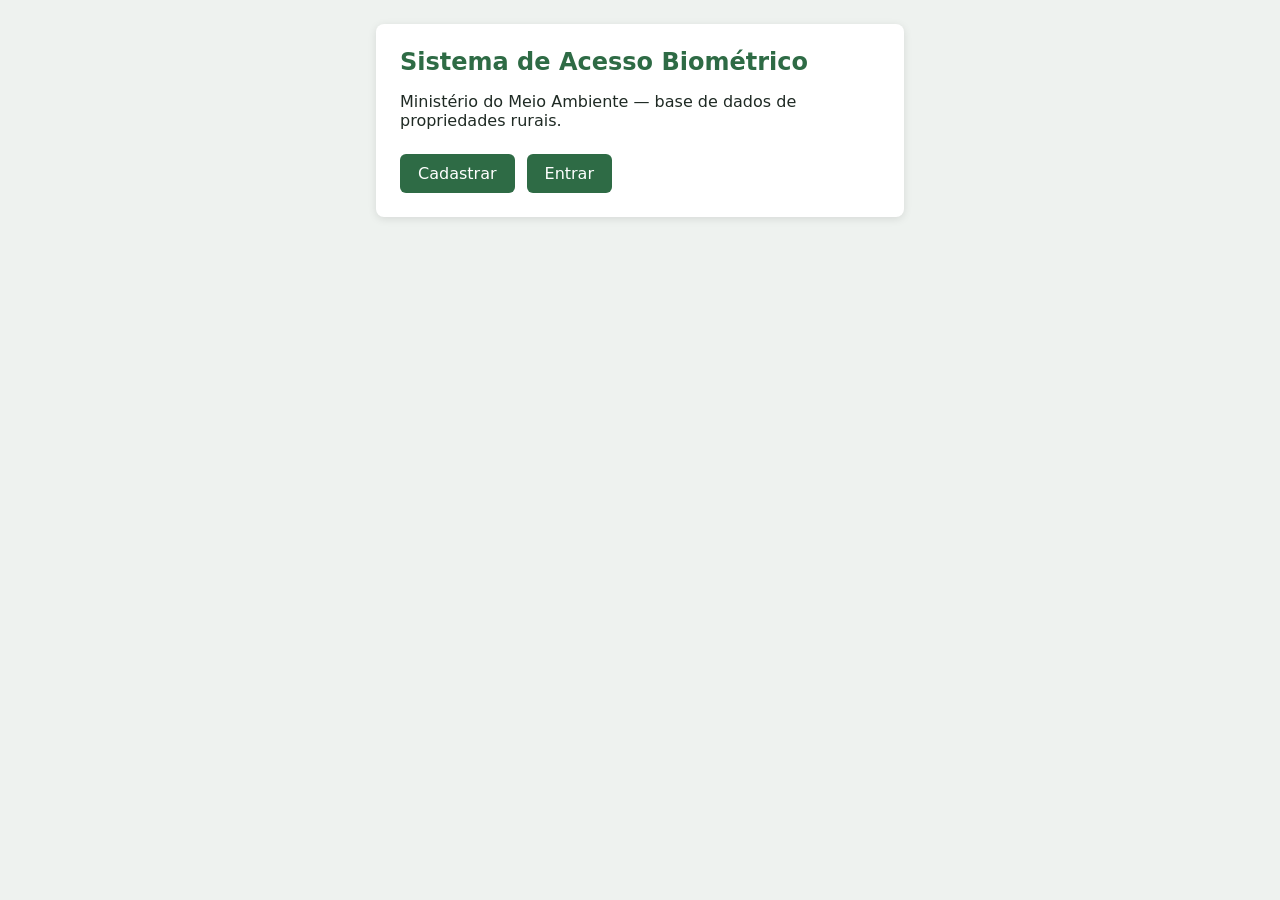
==== api/src/main/resources/static/index.html @ fc6bf30a "feat: add api" ====
<!DOCTYPE html>
<html lang="pt-BR">
<head>
    <meta charset="UTF-8">
    <meta name="viewport" content="width=device-width, initial-scale=1">
    <title>APS6 — Acesso Biométrico</title>
    <link rel="stylesheet" href="css/estilo.css">
</head>
<body>
    <main class="cartao">
        <h1>Sistema de Acesso Biométrico</h1>
        <p>Ministério do Meio Ambiente — base de dados de propriedades rurais.</p>

        <div class="acoes">
            <a href="cadastro.html" class="botao">Cadastrar</a>
            <a href="login.html" class="botao">Entrar</a>
        </div>
    </main>
</body>
</html>
---- api/src/main/resources/static/css/estilo.css ----
/* Estilo único do sistema (cadastro e login) */

body {
    margin: 0;
    padding: 24px 16px;
    font-family: system-ui, sans-serif;
    background: #eef2ef;
    color: #1f2a24;
}

.cartao {
    max-width: 480px;
    margin: 0 auto;
    padding: 24px;
    background: #ffffff;
    border-radius: 8px;
    box-shadow: 0 2px 8px rgba(0, 0, 0, 0.1);
}

h1 {
    margin-top: 0;
    font-size: 1.5rem;
    color: #2e6b45;
}

.acoes {
    display: flex;
    gap: 12px;
    margin-top: 24px;
}

.botao {
    padding: 10px 18px;
    border: none;
    border-radius: 6px;
    background: #2e6b45;
    color: #ffffff;
    font-size: 1rem;
    text-decoration: none;
    cursor: pointer;
}

.botao:disabled {
    background: #a9b8ae;
    cursor: not-allowed;
}

/* ---------- Formulário ---------- */

.campo {
    margin-bottom: 16px;
}

.campo label {
    display: block;
    margin-bottom: 4px;
    font-weight: 600;
}

.campo input {
    width: 100%;
    box-sizing: border-box; /* a largura inclui borda e espaçamento interno: não estoura o cartão */
    padding: 8px 10px;
    border: 1px solid #b8c4bc;
    border-radius: 6px;
    font-size: 1rem;
}

.campo input.invalido {
    border-color: #c0392b;
}

.erro-campo {
    display: block;
    margin-top: 4px;
    color: #c0392b;
    font-size: 0.85rem;
}

/* ---------- Utilitário ---------- */

/* Garante que o atributo hidden esconda o elemento mesmo quando outra regra define "display" */
[hidden] {
    display: none !important;
}

/* ---------- Captura de foto ---------- */

.captura-foto {
    padding: 12px;
    border: 1px dashed #b8c4bc;
    border-radius: 6px;
    text-align: center;
}

.dica {
    margin: 0 0 12px;
    font-size: 0.9rem;
    color: #4a5a50;
}

.captura-foto video,
.captura-foto img {
    display: block;
    width: 100%;
    border-radius: 6px;
    background: #000000;
}

/* Vídeo ao vivo espelhado (como um espelho). A foto capturada sai sem espelho. */
#video-camera {
    transform: scaleX(-1);
}

.captura-foto .acoes {
    justify-content: center;
    margin-top: 12px;
}

.botao.secundario {
    background: #ffffff;
    color: #2e6b45;
    border: 1px solid #2e6b45;
}

.botao.secundario:disabled {
    background: #ffffff;
    color: #a9b8ae;
    border-color: #a9b8ae;
}

/* ---------- Erro geral (câmera, servidor, rede) ---------- */

.erro-geral {
    margin-bottom: 16px;
    padding: 10px 12px;
    border-radius: 6px;
    background: #fdecea;
    color: #c0392b;
}

/* ---------- Sucesso ---------- */

.sucesso {
    margin-bottom: 16px;
    padding: 10px 12px;
    border-radius: 6px;
    background: #e6f4ea;
    color: #2e6b45;
}

/* ---------- Popup da foto (login) ---------- */

/* <dialog>: o navegador já centraliza e coloca por cima da página */
.popup {
    width: calc(100% - 32px);
    max-width: 440px;
    box-sizing: border-box;
    padding: 24px;
    border: none;
    border-radius: 8px;
    box-shadow: 0 4px 16px rgba(0, 0, 0, 0.25);
    color: #1f2a24;
}

/* Fundo escurecido atrás do popup (existe só quando aberto com showModal) */
.popup::backdrop {
    background: rgba(0, 0, 0, 0.5);
}

.popup h2 {
    margin-top: 0;
    font-size: 1.25rem;
    color: #2e6b45;
}

.popup .erro-geral {
    margin: 16px 0 0;
}

.popup > .acoes {
    justify-content: flex-end;
}

/* ---------- Resultado do login ---------- */

.subtitulo {
    margin: 24px 0 8px;
    font-size: 1.1rem;
}

.lista-informacoes {
    margin: 0;
    padding: 0;
    list-style: none;
}

.lista-informacoes li {
    padding: 12px 0;
    border-top: 1px solid #dde4df;
}

.cabecalho-informacao {
    display: flex;
    justify-content: space-between;
    align-items: flex-start;
    gap: 12px;
}

.cabecalho-informacao h3 {
    margin: 0;
    font-size: 1rem;
}

.lista-informacoes p {
    margin: 6px 0 0;
    line-height: 1.4;
    color: #4a5a50;
}

/* Nível de cada informação (mesma cor para todos os níveis) */
.etiqueta-nivel {
    flex-shrink: 0; /* não encolhe quando o título é longo */
    padding: 2px 8px;
    border-radius: 12px;
    background: #e6f4ea;
    color: #2e6b45;
    font-size: 0.8rem;
    font-weight: 600;
    white-space: nowrap;
}
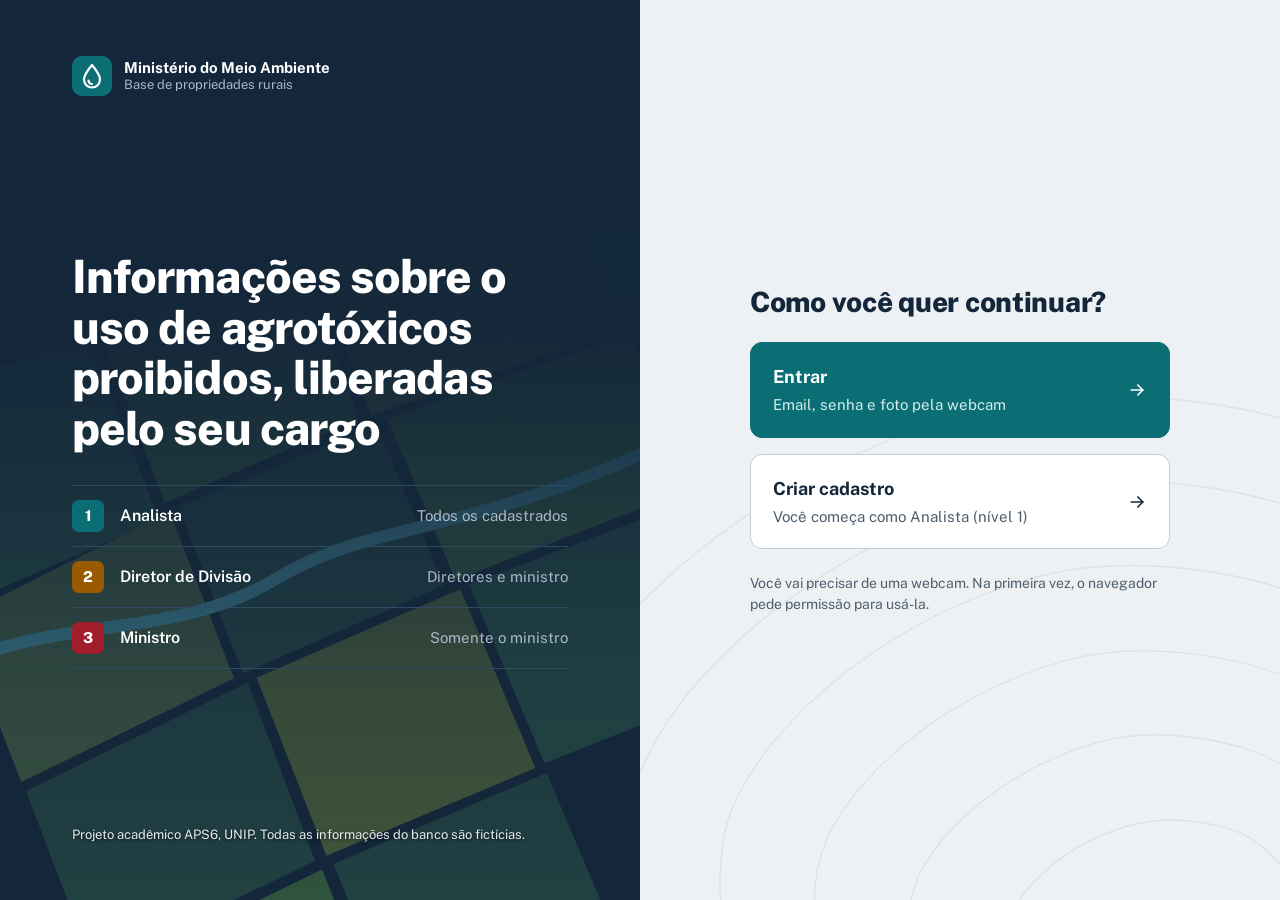
==== commit 7ce1f623: "refactor: add novo front" ====
--- a/api/src/main/resources/static/index.html
+++ b/api/src/main/resources/static/index.html
@@ -4,17 +4,71 @@
     <meta charset="UTF-8">
     <meta name="viewport" content="width=device-width, initial-scale=1">
     <title>APS6 — Acesso Biométrico</title>
+    <link rel="preconnect" href="https://fonts.googleapis.com">
+    <link rel="preconnect" href="https://fonts.gstatic.com" crossorigin>
+    <link rel="stylesheet" href="https://fonts.googleapis.com/css2?family=Public+Sans:wght@400;600;700;800&display=swap">
     <link rel="stylesheet" href="css/estilo.css">
 </head>
 <body>
-    <main class="cartao">
-        <h1>Sistema de Acesso Biométrico</h1>
-        <p>Ministério do Meio Ambiente — base de dados de propriedades rurais.</p>
+    <div class="acesso">
+        <aside class="painel-lateral largo">
+            <span class="marca">
+                <svg width="40" height="40" viewBox="0 0 40 40" aria-hidden="true"><rect width="40" height="40" rx="10" fill="#0b6e75"/><path d="M20 9c5 6 8 10.5 8 14.5a8 8 0 0 1-16 0C12 19.5 15 15 20 9z" fill="none" stroke="#fff" stroke-width="2.2" stroke-linejoin="round"/><path d="M16.5 24.5a3.5 3.5 0 0 0 3.5 3.5" fill="none" stroke="#fff" stroke-width="2.2" stroke-linecap="round"/></svg>
+                <span class="marca-textos">
+                    <span class="marca-nome">Ministério do Meio Ambiente</span>
+                    <span class="marca-sub">Base de propriedades rurais</span>
+                </span>
+            </span>
 
-        <div class="acoes">
-            <a href="cadastro.html" class="botao">Cadastrar</a>
-            <a href="login.html" class="botao">Entrar</a>
-        </div>
-    </main>
+            <div class="painel-meio">
+                <h1 class="painel-titulo">Informações sobre o uso de agrotóxicos proibidos, liberadas pelo seu cargo</h1>
+
+                <!-- data-nivel define a cor do selo pelo CSS -->
+                <ul class="tabela-niveis" aria-label="Níveis de acesso">
+                    <li data-nivel="1">
+                        <span class="selo-nivel">1</span>
+                        <span class="cargo">Analista</span>
+                        <span class="quem">Todos os cadastrados</span>
+                    </li>
+                    <li data-nivel="2">
+                        <span class="selo-nivel">2</span>
+                        <span class="cargo">Diretor de Divisão</span>
+                        <span class="quem">Diretores e ministro</span>
+                    </li>
+                    <li data-nivel="3">
+                        <span class="selo-nivel">3</span>
+                        <span class="cargo">Ministro</span>
+                        <span class="quem">Somente o ministro</span>
+                    </li>
+                </ul>
+            </div>
+
+            <p class="nota-ficticia">Projeto acadêmico APS6, UNIP. Todas as informações do banco são fictícias.</p>
+        </aside>
+
+        <main class="area-principal">
+            <div class="opcoes">
+                <h2>Como você quer continuar?</h2>
+
+                <a href="login.html" class="opcao principal">
+                    <span class="opcao-textos">
+                        <span class="opcao-nome">Entrar</span>
+                        <span class="opcao-descricao">Email, senha e foto pela webcam</span>
+                    </span>
+                    <svg class="icone" viewBox="0 0 24 24" aria-hidden="true"><path d="M5 12h14"/><path d="M13 6l6 6-6 6"/></svg>
+                </a>
+
+                <a href="cadastro.html" class="opcao">
+                    <span class="opcao-textos">
+                        <span class="opcao-nome">Criar cadastro</span>
+                        <span class="opcao-descricao">Você começa como Analista (nível 1)</span>
+                    </span>
+                    <svg class="icone" viewBox="0 0 24 24" aria-hidden="true"><path d="M5 12h14"/><path d="M13 6l6 6-6 6"/></svg>
+                </a>
+
+                <p class="observacao">Você vai precisar de uma webcam. Na primeira vez, o navegador pede permissão para usá-la.</p>
+            </div>
+        </main>
+    </div>
 </body>
 </html>
--- a/api/src/main/resources/static/css/estilo.css
+++ b/api/src/main/resources/static/css/estilo.css
@@ -1,152 +1,1134 @@
-/* Estilo único do sistema (cadastro e login) */
+/* Estilo único do sistema (início, cadastro e login) */
+
+/* ---------- Cores e medidas ---------- */
+
+:root {
+    /* base */
+    --tinta: #13263a;          /* azul institucional: barra do topo, painel lateral, textos */
+    --tinta-2: #1b2e42;        /* fundo da câmera */
+    --tinta-linha: #2f4a63;    /* divisórias sobre o azul */
+    --texto-sobre-tinta: #a9b8c7;
+    --nevoa: #eef1f4;          /* fundo das páginas */
+    --branco: #ffffff;
+    --linha: #d3dae1;
+    --linha-forte: #c3cdd7;
+    --texto-2: #4d5e6e;
+    --texto-3: #3c4d5d;
+
+    /* destaque: verde-azulado de água */
+    --agua: #0b6e75;
+    --agua-escura: #08555b;
+    --agua-clara: #cde7e8;
+
+    /* uma cor por nível de acesso (sempre acompanhada do número escrito) */
+    --nivel-1: #0b6e75;
+    --nivel-2: #9a5b00;
+    --nivel-3: #a11d2b;
+    --bloqueado: #6b7b8a;
+
+    /* mensagens */
+    --erro: #b42318;
+    --erro-fundo: #fbeae8;
+    --erro-texto: #8a1c12;
+    --sucesso-fundo: #e3f2f1;
+    --sucesso-texto: #08555b;
+
+    /* verde de "deu certo" (cartão de cadastro concluído) */
+    --verde: #1e7b45;
+    --verde-escuro: #17643a;
+    --verde-fundo: #e7f4ec;
+    --verde-borda: #a8d5b8;
+    --verde-texto: #14532d;
+    --verde-texto-2: #1f5f38;
+
+    --desabilitado: #d3dae1;
+    --desabilitado-texto: #5f6f7e;
+
+    --raio: 8px;
+    --raio-grande: 12px;
+}
+
+/* ---------- Base ---------- */
+
+*,
+*::before,
+*::after {
+    box-sizing: border-box;
+}
 
 body {
     margin: 0;
-    padding: 24px 16px;
-    font-family: system-ui, sans-serif;
-    background: #eef2ef;
-    color: #1f2a24;
-}
-
-.cartao {
-    max-width: 480px;
-    margin: 0 auto;
-    padding: 24px;
-    background: #ffffff;
-    border-radius: 8px;
-    box-shadow: 0 2px 8px rgba(0, 0, 0, 0.1);
-}
-
-h1 {
-    margin-top: 0;
-    font-size: 1.5rem;
-    color: #2e6b45;
-}
-
-.acoes {
-    display: flex;
-    gap: 12px;
-    margin-top: 24px;
-}
-
-.botao {
-    padding: 10px 18px;
-    border: none;
-    border-radius: 6px;
-    background: #2e6b45;
-    color: #ffffff;
-    font-size: 1rem;
-    text-decoration: none;
-    cursor: pointer;
-}
-
-.botao:disabled {
-    background: #a9b8ae;
-    cursor: not-allowed;
-}
-
-/* ---------- Formulário ---------- */
-
-.campo {
-    margin-bottom: 16px;
-}
-
-.campo label {
-    display: block;
-    margin-bottom: 4px;
+    font-family: "Public Sans", system-ui, sans-serif;
+    font-size: 16px;
+    line-height: 1.5;
+    /* Curvas de nível bem leves sobre o fundo claro (img/curvas-nivel.svg) */
+    background: var(--nevoa) url("../img/curvas-nivel.svg") center / cover no-repeat;
+    background-attachment: fixed;
+    color: var(--tinta);
+}
+
+h1,
+h2,
+h3,
+p {
+    margin: 0;
+}
+
+a {
+    color: var(--agua);
     font-weight: 600;
 }
 
-.campo input {
-    width: 100%;
-    box-sizing: border-box; /* a largura inclui borda e espaçamento interno: não estoura o cartão */
-    padding: 8px 10px;
-    border: 1px solid #b8c4bc;
-    border-radius: 6px;
-    font-size: 1rem;
-}
-
-.campo input.invalido {
-    border-color: #c0392b;
-}
-
-.erro-campo {
-    display: block;
-    margin-top: 4px;
-    color: #c0392b;
-    font-size: 0.85rem;
-}
-
-/* ---------- Utilitário ---------- */
+a:hover {
+    color: var(--agua-escura);
+}
+
+:focus-visible {
+    outline: 3px solid var(--agua);
+    outline-offset: 2px;
+}
 
 /* Garante que o atributo hidden esconda o elemento mesmo quando outra regra define "display" */
 [hidden] {
     display: none !important;
 }
 
+.icone {
+    flex: none;
+    width: 20px;
+    height: 20px;
+    fill: none;
+    stroke: currentColor;
+    stroke-width: 2;
+    stroke-linecap: round;
+    stroke-linejoin: round;
+}
+
+/* ---------- Marca (logo + nome) ---------- */
+
+.marca {
+    display: flex;
+    align-items: center;
+    gap: 12px;
+    color: var(--branco);
+    text-decoration: none;
+}
+
+.marca svg {
+    flex: none;
+}
+
+.marca-textos {
+    display: flex;
+    flex-direction: column;
+    line-height: 1.3;
+}
+
+.marca-nome {
+    font-size: 15px;
+    font-weight: 700;
+}
+
+.marca-sub {
+    font-size: 13px;
+    color: var(--texto-sobre-tinta);
+}
+
+/* ---------- Botões ---------- */
+
+.botao {
+    display: inline-flex;
+    align-items: center;
+    justify-content: center;
+    gap: 10px;
+    min-height: 48px;
+    padding: 0 22px;
+    border: 0;
+    border-radius: var(--raio);
+    background: var(--agua);
+    color: var(--branco);
+    font: inherit;
+    font-size: 16px;
+    font-weight: 700;
+    text-decoration: none;
+    cursor: pointer;
+}
+
+.botao:hover {
+    background: var(--agua-escura);
+    color: var(--branco);
+}
+
+.botao:disabled,
+.botao:disabled:hover {
+    background: var(--desabilitado);
+    color: var(--desabilitado-texto);
+    cursor: not-allowed;
+}
+
+.botao.escuro {
+    background: var(--tinta);
+}
+
+.botao.escuro:hover {
+    background: #0a1826;
+}
+
+.botao.secundario {
+    background: var(--branco);
+    color: var(--tinta);
+    border: 1.5px solid var(--linha-forte);
+    font-weight: 600;
+}
+
+.botao.secundario:hover {
+    border-color: var(--texto-2);
+}
+
+.botao.secundario:disabled {
+    background: var(--branco);
+    color: var(--desabilitado-texto);
+    border-color: var(--desabilitado);
+}
+
+.botao.largo {
+    width: 100%;
+}
+
+/* Botão "Voltar ao email e senha" do popup da foto: contorno vermelho */
+.botao.voltar {
+    padding: 0 20px 0 16px;
+    background: var(--branco);
+    color: var(--erro);
+    border: 2px solid var(--erro);
+}
+
+.botao.voltar:hover {
+    background: var(--erro-fundo);
+    color: var(--erro);
+}
+
+.botao.voltar:disabled,
+.botao.voltar:disabled:hover {
+    background: var(--branco);
+    color: var(--desabilitado-texto);
+    border-color: var(--desabilitado);
+}
+
+/* Botão verde de sucesso ("Entrar agora") */
+.botao.sucesso-botao {
+    background: var(--verde);
+}
+
+.botao.sucesso-botao:hover {
+    background: var(--verde-escuro);
+}
+
+/* Botão branco sobre a barra do topo (Sair); o ícone fica vermelho */
+.botao.claro {
+    min-height: 40px;
+    padding: 0 16px;
+    background: var(--branco);
+    color: var(--tinta);
+    font-size: 14px;
+}
+
+.botao.claro .icone {
+    width: 18px;
+    height: 18px;
+    color: var(--erro);
+}
+
+.botao.claro:hover {
+    background: #e6ecf2;
+    color: var(--tinta);
+}
+
+.botao.claro:focus-visible {
+    outline-color: var(--branco);
+}
+
+/* ---------- Formulário ---------- */
+
+.formulario {
+    display: flex;
+    flex-direction: column;
+    gap: 20px;
+}
+
+.campo {
+    display: flex;
+    flex-direction: column;
+    gap: 8px;
+}
+
+.campo label,
+.rotulo {
+    font-size: 15px;
+    font-weight: 600;
+}
+
+.campo input {
+    width: 100%;
+    height: 48px;
+    padding: 0 14px;
+    border: 1.5px solid var(--linha-forte);
+    border-radius: var(--raio);
+    background: var(--branco);
+    color: var(--tinta);
+    font: inherit;
+    font-size: 16px;
+}
+
+.campo input:focus {
+    outline: none;
+    border-color: var(--agua);
+    box-shadow: 0 0 0 3px var(--agua-clara);
+}
+
+.campo input.invalido {
+    border-color: var(--erro);
+}
+
+.campo input.invalido:focus {
+    box-shadow: 0 0 0 3px #f5cfca;
+}
+
+.ajuda-campo {
+    font-size: 14px;
+    color: var(--texto-2);
+}
+
+.erro-campo {
+    display: block;
+    font-size: 14px;
+    color: var(--erro);
+}
+
+.erro-campo:empty {
+    display: none;
+}
+
+/* Campo de senha com o botão de mostrar/ocultar */
+.campo-senha {
+    position: relative;
+}
+
+.campo-senha input {
+    padding-right: 52px;
+}
+
+.botao-mostrar-senha {
+    position: absolute;
+    top: 2px;
+    right: 2px;
+    width: 44px;
+    height: 44px;
+    display: flex;
+    align-items: center;
+    justify-content: center;
+    border: 0;
+    border-radius: 6px;
+    background: transparent;
+    color: var(--texto-2);
+    cursor: pointer;
+}
+
+.botao-mostrar-senha:hover {
+    color: var(--tinta);
+}
+
+/* Mostra o olho aberto ou fechado conforme o estado */
+.botao-mostrar-senha .olho-fechado,
+.botao-mostrar-senha[aria-pressed="true"] .olho-aberto {
+    display: none;
+}
+
+.botao-mostrar-senha[aria-pressed="true"] .olho-fechado {
+    display: block;
+}
+
+.grade-2 {
+    display: grid;
+    grid-template-columns: repeat(2, minmax(0, 1fr));
+    gap: 16px;
+    align-items: start;
+}
+
+/* ---------- Mensagens (erro geral e sucesso) ---------- */
+
+.erro-geral,
+.sucesso {
+    display: flex;
+    gap: 10px;
+    padding: 12px 14px;
+    border-radius: var(--raio);
+    font-size: 15px;
+    line-height: 1.45;
+}
+
+.erro-geral {
+    background: var(--erro-fundo);
+    color: var(--erro-texto);
+}
+
+.sucesso {
+    background: var(--sucesso-fundo);
+    color: var(--sucesso-texto);
+    font-weight: 600;
+}
+
+/* Ícone desenhado pelo CSS: a mensagem é posta pelo JavaScript com textContent */
+.erro-geral::before,
+.sucesso::before {
+    content: "";
+    flex: none;
+    width: 18px;
+    height: 18px;
+    margin-top: 1px;
+    background-repeat: no-repeat;
+    background-size: 18px 18px;
+}
+
+.erro-geral::before {
+    background-image: url("data:image/svg+xml,%3Csvg xmlns='http://www.w3.org/2000/svg' viewBox='0 0 24 24' fill='none' stroke='%23b42318' stroke-width='2.5' stroke-linecap='round'%3E%3Ccircle cx='12' cy='12' r='9'/%3E%3Cpath d='M12 7v6M12 16.5v.5'/%3E%3C/svg%3E");
+}
+
+.sucesso::before {
+    background-image: url("data:image/svg+xml,%3Csvg xmlns='http://www.w3.org/2000/svg' viewBox='0 0 24 24' fill='none' stroke='%2308555b' stroke-width='2.5' stroke-linecap='round' stroke-linejoin='round'%3E%3Ccircle cx='12' cy='12' r='9'/%3E%3Cpath d='M8 12.5l3 3 5-6'/%3E%3C/svg%3E");
+}
+
+/* ---------- Layout dividido: início e login ---------- */
+
+.acesso {
+    display: flex;
+    min-height: 100vh;
+}
+
+.painel-lateral {
+    flex: 0 0 520px;
+    display: flex;
+    flex-direction: column;
+    justify-content: space-between;
+    gap: 40px;
+    padding: 56px 64px;
+    /* Talhões vistos de cima (img/talhoes.svg), escurecendo para o topo para o texto ficar legível */
+    background:
+        linear-gradient(to bottom,
+            var(--tinta) 0%,
+            rgba(19, 38, 58, 0.96) 38%,
+            rgba(19, 38, 58, 0.55) 75%,
+            rgba(19, 38, 58, 0.35) 100%),
+        url("../img/talhoes.svg") center bottom / cover no-repeat,
+        var(--tinta);
+    color: #e6ecf2;
+}
+
+/* Sobre a parte de baixo do painel (onde aparecem os talhões), o texto ganha mais contraste */
+.painel-lateral .nota-ficticia {
+    color: #e6ecf2;
+    text-shadow: 0 1px 3px rgba(0, 0, 0, 0.7);
+}
+
+.painel-lateral.largo {
+    flex-basis: 50%;
+    padding: 56px 72px;
+}
+
+.painel-titulo {
+    font-size: 34px;
+    line-height: 1.15;
+    font-weight: 700;
+    letter-spacing: -0.01em;
+    color: var(--branco);
+}
+
+.painel-lateral.largo .painel-titulo {
+    max-width: 560px;
+    font-size: 46px;
+    line-height: 1.1;
+    font-weight: 800;
+    letter-spacing: -0.02em;
+}
+
+.painel-meio {
+    display: flex;
+    flex-direction: column;
+    gap: 32px;
+}
+
+.nota-ficticia {
+    font-size: 13px;
+    color: #8496a8;
+}
+
+.area-principal {
+    flex: 1;
+    display: flex;
+    align-items: center;
+    justify-content: center;
+    padding: 48px 24px;
+}
+
+.bloco-form {
+    width: 100%;
+    max-width: 400px;
+    display: flex;
+    flex-direction: column;
+    gap: 32px;
+}
+
+.cabecalho-form {
+    display: flex;
+    flex-direction: column;
+    gap: 10px;
+}
+
+.etapa-atual {
+    font-size: 14px;
+    font-weight: 600;
+    color: var(--agua);
+}
+
+.titulo-pagina {
+    font-size: 36px;
+    line-height: 1.15;
+    font-weight: 800;
+    letter-spacing: -0.02em;
+}
+
+.texto-apoio {
+    font-size: 16px;
+    color: var(--texto-2);
+}
+
+.rodape-form {
+    display: flex;
+    flex-direction: column;
+    gap: 6px;
+    padding-top: 24px;
+    border-top: 1px solid var(--linha);
+    font-size: 15px;
+    color: var(--texto-2);
+}
+
+/* ---------- Etapas do login (painel lateral) ---------- */
+
+.etapas {
+    margin: 0;
+    padding: 0;
+    list-style: none;
+    display: flex;
+    flex-direction: column;
+    gap: 20px;
+}
+
+.etapa {
+    display: flex;
+    gap: 16px;
+    align-items: flex-start;
+}
+
+.etapa-numero {
+    flex: none;
+    width: 32px;
+    height: 32px;
+    display: flex;
+    align-items: center;
+    justify-content: center;
+    border-radius: 50%;
+    border: 1.5px solid #5d7286;
+    color: var(--texto-sobre-tinta);
+    font-size: 15px;
+    font-weight: 700;
+}
+
+.etapa-numero .icone {
+    display: none;
+    width: 16px;
+    height: 16px;
+    stroke-width: 3;
+}
+
+.etapa-textos {
+    display: flex;
+    flex-direction: column;
+    gap: 4px;
+    padding-top: 4px;
+}
+
+.etapa-nome {
+    font-size: 16px;
+    font-weight: 600;
+    color: #c9d4df;
+}
+
+.etapa-descricao {
+    font-size: 14px;
+    color: var(--texto-sobre-tinta);
+}
+
+/* Etapa em andamento: número cheio, em branco */
+.etapa-1 .etapa-numero,
+body:has(#popup-foto[open]) .etapa-2 .etapa-numero {
+    border-color: var(--branco);
+    background: var(--branco);
+    color: var(--tinta);
+}
+
+.etapa-1 .etapa-nome,
+body:has(#popup-foto[open]) .etapa-2 .etapa-nome {
+    color: var(--branco);
+}
+
+/* Com o popup da foto aberto, a etapa 1 aparece como concluída */
+body:has(#popup-foto[open]) .etapa-1 .etapa-numero {
+    border-color: var(--agua);
+    background: var(--agua);
+}
+
+body:has(#popup-foto[open]) .etapa-1 .etapa-numero .icone {
+    display: block;
+    color: var(--branco);
+}
+
+body:has(#popup-foto[open]) .etapa-1 .etapa-numero span,
+body:has(#popup-foto[open]) .etapa-2 .etapa-numero .icone {
+    display: none;
+}
+
+body:has(#popup-foto[open]) .etapa-1 .etapa-nome {
+    color: #c9d4df;
+}
+
+/* ---------- Página inicial ---------- */
+
+.tabela-niveis {
+    margin: 0;
+    padding: 0;
+    list-style: none;
+    border-top: 1px solid var(--tinta-linha);
+}
+
+.tabela-niveis li {
+    display: flex;
+    align-items: center;
+    gap: 16px;
+    padding: 14px 0;
+    border-bottom: 1px solid var(--tinta-linha);
+}
+
+.tabela-niveis .cargo {
+    flex: 1;
+    font-weight: 600;
+    color: var(--branco);
+}
+
+.tabela-niveis .quem {
+    font-size: 15px;
+    color: var(--texto-sobre-tinta);
+    text-align: right;
+}
+
+.opcoes {
+    width: 100%;
+    max-width: 420px;
+    display: flex;
+    flex-direction: column;
+    gap: 16px;
+}
+
+.opcoes h2 {
+    margin-bottom: 8px;
+    font-size: 28px;
+    line-height: 1.2;
+    font-weight: 800;
+    letter-spacing: -0.01em;
+}
+
+.opcao {
+    display: flex;
+    align-items: center;
+    gap: 16px;
+    padding: 20px 22px;
+    border-radius: var(--raio-grande);
+    border: 1.5px solid var(--linha-forte);
+    background: var(--branco);
+    color: var(--tinta);
+    text-decoration: none;
+}
+
+.opcao:hover {
+    color: var(--tinta);
+    border-color: var(--texto-2);
+}
+
+.opcao.principal {
+    border-color: var(--agua);
+    background: var(--agua);
+    color: var(--branco);
+}
+
+.opcao.principal:hover {
+    border-color: var(--agua-escura);
+    background: var(--agua-escura);
+    color: var(--branco);
+}
+
+.opcao-textos {
+    flex: 1;
+    display: flex;
+    flex-direction: column;
+    gap: 4px;
+}
+
+.opcao-nome {
+    font-size: 18px;
+    font-weight: 700;
+}
+
+.opcao-descricao {
+    font-size: 15px;
+    font-weight: 400;
+    color: var(--texto-2);
+}
+
+.opcao.principal .opcao-descricao {
+    color: #d5ecec;
+}
+
+.opcoes .observacao {
+    margin-top: 8px;
+    font-size: 14px;
+    color: var(--texto-2);
+}
+
+/* ---------- Selo do nível (quadrado com o número) ---------- */
+
+.selo-nivel {
+    flex: none;
+    width: 32px;
+    height: 32px;
+    display: flex;
+    align-items: center;
+    justify-content: center;
+    border-radius: 7px;
+    background: var(--cor-nivel, var(--nivel-1));
+    color: var(--branco);
+    font-size: 15px;
+    font-weight: 800;
+}
+
+[data-nivel="1"] { --cor-nivel: var(--nivel-1); }
+[data-nivel="2"] { --cor-nivel: var(--nivel-2); }
+[data-nivel="3"] { --cor-nivel: var(--nivel-3); }
+
+/* ---------- Barra do topo (cadastro e tela logada) ---------- */
+
+.topo {
+    /* Degradê do azul-escuro até uma cor de destaque: verde-água no cadastro... */
+    --cor-topo: var(--agua);
+    background: linear-gradient(90deg, var(--tinta) 0%, var(--tinta) 38%, var(--cor-topo) 100%);
+    color: var(--branco);
+}
+
+/* ...e, na tela logada, a cor do nível de quem entrou (data-nivel no #tela-resultado, posto pelo login.js) */
+#tela-resultado[data-nivel] .topo {
+    --cor-topo: var(--cor-nivel);
+}
+
+/* Link do topo ("Já tenho cadastro"): botão branco
+   (:not(.marca): o logo também é um link, mas fica sem fundo) */
+.topo-conteudo > a:not(.marca) {
+    display: flex;
+    align-items: center;
+    gap: 8px;
+    min-height: 40px;
+    padding: 0 16px;
+    border-radius: var(--raio);
+    background: var(--branco);
+    color: var(--agua);
+    font-size: 14px;
+    font-weight: 700;
+    text-decoration: none;
+}
+
+.topo-conteudo > a:not(.marca) .icone {
+    width: 18px;
+    height: 18px;
+}
+
+.topo-conteudo > a:not(.marca):hover {
+    background: #e6ecf2;
+    color: var(--agua-escura);
+}
+
+.topo-conteudo {
+    max-width: 1040px;
+    margin: 0 auto;
+    padding: 14px 32px;
+    display: flex;
+    flex-wrap: wrap;
+    align-items: center;
+    justify-content: space-between;
+    gap: 16px;
+}
+
+.topo a {
+    color: var(--branco);
+}
+
+.topo a:focus-visible {
+    outline-color: var(--branco);
+}
+
+.topo-usuario {
+    display: flex;
+    align-items: center;
+    gap: 16px;
+}
+
+.usuario-nome {
+    display: flex;
+    align-items: center;
+    gap: 10px;
+}
+
+/* Inicial num círculo branco, com a letra na cor do nível */
+.usuario-inicial {
+    flex: none;
+    width: 34px;
+    height: 34px;
+    display: flex;
+    align-items: center;
+    justify-content: center;
+    border-radius: 50%;
+    background: var(--branco);
+    color: var(--cor-nivel, var(--tinta));
+    font-size: 14px;
+    font-weight: 800;
+}
+
+/* Nome em cima, cargo e nível embaixo */
+.usuario-textos {
+    display: flex;
+    flex-direction: column;
+    line-height: 1.2;
+}
+
+.texto-nome {
+    font-size: 14px;
+    font-weight: 800;
+    color: var(--branco);
+}
+
+.usuario-cargo {
+    font-size: 12px;
+    font-weight: 600;
+    color: rgba(255, 255, 255, 0.85);
+}
+
+/* ---------- Cadastro ---------- */
+
+.pagina-estreita {
+    max-width: 640px;
+    margin: 0 auto;
+    padding: 48px 32px 64px;
+}
+
+.pagina-estreita .cabecalho-form {
+    margin-bottom: 28px;
+}
+
+.cartao-form {
+    padding: 32px;
+    border: 1px solid var(--linha);
+    border-radius: 14px;
+    background: var(--branco);
+    gap: 22px;
+}
+
+.envio {
+    display: flex;
+    flex-direction: column;
+    gap: 10px;
+    padding-top: 6px;
+}
+
+.envio .dica-botao {
+    font-size: 14px;
+    color: var(--texto-2);
+    text-align: center;
+}
+
+/* Com a foto tirada, a dica do botão some */
+form:has(#preview-foto:not([hidden])) .dica-botao {
+    display: none;
+}
+
+/* ---------- Cadastro concluído (cartão que substitui o formulário) ---------- */
+
+.cartao-concluido {
+    overflow: hidden;
+    border: 1px solid var(--linha);
+    border-radius: 14px;
+    background: var(--branco);
+}
+
+.concluido-topo {
+    display: flex;
+    flex-direction: column;
+    align-items: center;
+    gap: 16px;
+    padding: 44px 32px 36px;
+    border-bottom: 1.5px solid var(--verde-borda);
+    background: var(--verde-fundo);
+    text-align: center;
+}
+
+.concluido-icone {
+    width: 72px;
+    height: 72px;
+    display: flex;
+    align-items: center;
+    justify-content: center;
+    border-radius: 50%;
+    background: var(--verde);
+    color: var(--branco);
+}
+
+.concluido-icone .icone {
+    width: 38px;
+    height: 38px;
+    stroke-width: 2.6;
+}
+
+#titulo-concluido {
+    font-size: 32px;
+    line-height: 1.15;
+    font-weight: 800;
+    letter-spacing: -0.02em;
+    color: var(--verde-texto);
+}
+
+#titulo-concluido:focus {
+    outline: none;
+}
+
+.concluido-topo p {
+    max-width: 440px;
+    font-size: 17px;
+    color: var(--verde-texto-2);
+}
+
+.concluido-corpo {
+    display: flex;
+    flex-direction: column;
+    gap: 22px;
+    padding: 28px 32px 32px;
+}
+
+.concluido-dados {
+    margin: 0;
+    display: grid;
+    grid-template-columns: repeat(2, minmax(0, 1fr));
+    gap: 12px;
+}
+
+.concluido-dados div {
+    display: flex;
+    flex-direction: column;
+    gap: 4px;
+    padding: 14px 16px;
+    border: 1px solid #e1e6eb;
+    border-radius: 10px;
+}
+
+.concluido-dados dt {
+    font-size: 13px;
+    color: var(--texto-2);
+}
+
+.concluido-dados dd {
+    margin: 0;
+    display: flex;
+    align-items: center;
+    gap: 8px;
+    font-size: 17px;
+    font-weight: 700;
+}
+
+.concluido-dados .selo-nivel {
+    width: 24px;
+    height: 24px;
+    border-radius: 6px;
+    font-size: 13px;
+}
+
+.concluido-orientacao {
+    font-size: 15px;
+    color: var(--texto-3);
+}
+
+.concluido-acoes {
+    display: flex;
+    flex-direction: column;
+    gap: 10px;
+}
+
 /* ---------- Captura de foto ---------- */
 
 .captura-foto {
-    padding: 12px;
-    border: 1px dashed #b8c4bc;
-    border-radius: 6px;
-    text-align: center;
+    display: flex;
+    flex-direction: column;
+    gap: 14px;
+}
+
+/* Estado inicial (câmera desligada) */
+.captura-vazia {
+    display: flex;
+    align-items: center;
+    gap: 20px;
+    padding: 20px;
+    border: 1.5px dashed #9aa8b5;
+    border-radius: 10px;
+    background: #f6f8fa;
+}
+
+.silhueta {
+    flex: none;
+    width: 96px;
+    height: 96px;
+    display: flex;
+    align-items: center;
+    justify-content: center;
+    border-radius: 10px;
+    background: #e1e6eb;
+    color: var(--bloqueado);
+}
+
+.silhueta .icone {
+    width: 48px;
+    height: 48px;
+    stroke-width: 1.5;
 }
 
 .dica {
-    margin: 0 0 12px;
-    font-size: 0.9rem;
-    color: #4a5a50;
-}
-
-.captura-foto video,
-.captura-foto img {
+    font-size: 15px;
+    color: var(--texto-3);
+}
+
+/* Some o estado inicial quando o vídeo ou a foto aparecem */
+.captura-foto:has(.visor > :is(video, img):not([hidden])) .captura-vazia {
+    display: none;
+}
+
+/* Área do vídeo/foto: só existe na tela quando um dos dois aparece */
+.visor {
+    position: relative;
+    overflow: hidden;
+    border-radius: var(--raio-grande);
+    background: var(--tinta-2);
+}
+
+.visor:not(:has(> :is(video, img):not([hidden]))) {
+    display: none;
+}
+
+.visor video,
+.visor img {
     display: block;
     width: 100%;
-    border-radius: 6px;
-    background: #000000;
-}
-
-/* Vídeo ao vivo espelhado (como um espelho). A foto capturada sai sem espelho. */
-#video-camera {
+    aspect-ratio: 4 / 3;
+    object-fit: cover;
+}
+
+/* Vídeo ao vivo e foto tirada aparecem espelhados (como um espelho), para a imagem não "virar"
+   na hora da foto. É só na tela: a foto enviada ao servidor continua sem espelho. */
+#video-camera,
+#preview-foto {
     transform: scaleX(-1);
 }
 
+/* Moldura oval: aparece só com a câmera ligada */
+.moldura {
+    display: none;
+    position: absolute;
+    inset: 0;
+    pointer-events: none;
+}
+
+.visor:has(> video:not([hidden])) .moldura {
+    display: block;
+}
+
+.moldura svg {
+    width: 100%;
+    height: 100%;
+}
+
+.moldura-legenda {
+    position: absolute;
+    left: 0;
+    right: 0;
+    bottom: 14px;
+    text-align: center;
+    font-size: 14px;
+    font-weight: 600;
+    color: var(--branco);
+    text-shadow: 0 1px 3px rgba(0, 0, 0, 0.6);
+}
+
+/* ---------- Varredura na moldura (só visual, enquanto a câmera está ligada) ---------- */
+
+/* Linha de luz subindo e descendo, recortada no formato da moldura oval */
+.varredura {
+    display: none;
+    position: absolute;
+    inset: 0;
+    pointer-events: none;
+    clip-path: ellipse(20% 34% at 50% 50%); /* mesmo oval do SVG da moldura (80x102 em 400x300) */
+}
+
+.visor:has(> video:not([hidden])) .varredura {
+    display: block;
+}
+
+.varredura-linha {
+    position: absolute;
+    left: 0;
+    right: 0;
+    top: 16%;
+    height: 24px;
+    background: linear-gradient(to bottom, rgba(127, 208, 212, 0), rgba(127, 208, 212, 0.35) 85%, rgba(255, 255, 255, 0.95));
+    animation: varrer 2.6s ease-in-out infinite;
+}
+
+@keyframes varrer {
+    0%, 100% { top: 16%; }
+    50%      { top: 78%; }
+}
+
+/* Moldura em verde-água contínuo, combinando com a varredura */
+.moldura ellipse {
+    stroke: #7fd0d4;
+    stroke-dasharray: none;
+}
+
+@media (prefers-reduced-motion: reduce) {
+    .varredura-linha {
+        animation: none;
+        top: 47%;
+    }
+}
+
 .captura-foto .acoes {
-    justify-content: center;
-    margin-top: 12px;
-}
-
-.botao.secundario {
-    background: #ffffff;
-    color: #2e6b45;
-    border: 1px solid #2e6b45;
-}
-
-.botao.secundario:disabled {
-    background: #ffffff;
-    color: #a9b8ae;
-    border-color: #a9b8ae;
-}
-
-/* ---------- Erro geral (câmera, servidor, rede) ---------- */
-
-.erro-geral {
-    margin-bottom: 16px;
-    padding: 10px 12px;
-    border-radius: 6px;
-    background: #fdecea;
-    color: #c0392b;
-}
-
-/* ---------- Sucesso ---------- */
-
-.sucesso {
-    margin-bottom: 16px;
-    padding: 10px 12px;
-    border-radius: 6px;
-    background: #e6f4ea;
-    color: #2e6b45;
+    display: flex;
+    gap: 12px;
+}
+
+.captura-foto .acoes .botao {
+    flex: 1;
 }
 
 /* ---------- Popup da foto (login) ---------- */
@@ -154,78 +1136,522 @@
 /* <dialog>: o navegador já centraliza e coloca por cima da página */
 .popup {
     width: calc(100% - 32px);
-    max-width: 440px;
-    box-sizing: border-box;
-    padding: 24px;
+    max-width: 520px;
+    max-height: calc(100vh - 32px);
+    padding: 32px;
     border: none;
-    border-radius: 8px;
-    box-shadow: 0 4px 16px rgba(0, 0, 0, 0.25);
-    color: #1f2a24;
+    border-radius: 16px;
+    background: var(--branco);
+    color: var(--tinta);
+    box-shadow: 0 24px 60px rgba(10, 22, 35, 0.35);
+}
+
+.popup[open] {
+    display: flex;
+    flex-direction: column;
+    gap: 22px;
 }
 
 /* Fundo escurecido atrás do popup (existe só quando aberto com showModal) */
 .popup::backdrop {
-    background: rgba(0, 0, 0, 0.5);
+    background: rgba(10, 22, 35, 0.62);
 }
 
 .popup h2 {
-    margin-top: 0;
-    font-size: 1.25rem;
-    color: #2e6b45;
-}
-
-.popup .erro-geral {
-    margin: 16px 0 0;
+    font-size: 26px;
+    line-height: 1.2;
+    font-weight: 800;
+    letter-spacing: -0.01em;
+}
+
+.popup .cabecalho-form p {
+    font-size: 15px;
+    color: var(--texto-2);
+}
+
+.popup .captura-vazia {
+    flex-direction: column;
+    text-align: center;
+    padding: 28px 20px;
 }
 
 .popup > .acoes {
-    justify-content: flex-end;
-}
-
-/* ---------- Resultado do login ---------- */
-
-.subtitulo {
-    margin: 24px 0 8px;
-    font-size: 1.1rem;
+    display: flex;
+    justify-content: space-between;
+    gap: 12px;
+    padding-top: 20px;
+    border-top: 1px solid #e1e6eb;
+}
+
+/* ---------- Tela logada ---------- */
+
+/* Faixa escura com talhões logo abaixo do topo; o cartão de boas-vindas "flutua" sobre ela */
+.boas-vindas {
+    position: relative;
+    padding: 40px 32px 0;
+}
+
+.boas-vindas::before {
+    content: "";
+    position: absolute;
+    inset: 0 0 auto;
+    height: 170px;
+    background:
+        linear-gradient(to bottom, rgba(19, 38, 58, 0.9), rgba(19, 38, 58, 0.45)),
+        url("../img/talhoes.svg") center 80% / cover no-repeat,
+        var(--tinta);
+}
+
+/* Cartão branco com a saudação e o medidor; a borda de cima tem a cor do nível */
+.boas-vindas-conteudo {
+    position: relative;
+    max-width: 976px;
+    margin: 0 auto;
+    padding: 36px 40px;
+    border-top: 5px solid var(--cor-nivel, var(--agua));
+    border-radius: 18px;
+    background: var(--branco);
+    box-shadow: 0 18px 40px rgba(10, 22, 35, 0.18);
+    display: flex;
+    flex-wrap: wrap;
+    align-items: flex-end;
+    justify-content: space-between;
+    gap: 40px;
+}
+
+.boas-vindas-textos {
+    flex: 1 1 360px;
+    display: flex;
+    flex-direction: column;
+    gap: 10px;
+}
+
+#saudacao {
+    font-size: 40px;
+    line-height: 1.15;
+    font-weight: 800;
+    letter-spacing: -0.02em;
+}
+
+#saudacao:focus {
+    outline: none;
+}
+
+.boas-vindas-textos p {
+    font-size: 17px;
+    color: var(--texto-2);
+}
+
+.boas-vindas-textos strong {
+    color: var(--tinta);
+}
+
+/* Medidor do nível: três degraus; o CSS pinta até o nível em data-nivel */
+.medidor {
+    flex: 0 1 420px;
+    display: flex;
+    flex-direction: column;
+    gap: 10px;
+}
+
+.medidor-titulo {
+    font-size: 14px;
+    font-weight: 600;
+    color: var(--texto-2);
+}
+
+.degraus {
+    display: grid;
+    grid-template-columns: repeat(3, minmax(0, 1fr));
+    gap: 6px;
+    align-items: end;
+}
+
+.degrau {
+    display: flex;
+    flex-direction: column;
+    gap: 8px;
+    --cor-degrau: var(--bloqueado);
+}
+
+.degrau-barra {
+    height: calc(14px + var(--altura) * 10px);
+    border: 1.5px dashed #9aa8b5;
+    border-radius: 4px;
+    background: var(--branco);
+}
+
+.degrau-1 { --altura: 1; }
+.degrau-2 { --altura: 2; }
+.degrau-3 { --altura: 3; }
+
+.degrau-nivel {
+    font-size: 14px;
+    font-weight: 700;
+    color: var(--cor-degrau);
+}
+
+.degrau-cargo {
+    font-size: 13px;
+    line-height: 1.3;
+    color: var(--texto-2);
+}
+
+#tela-resultado:is([data-nivel="1"], [data-nivel="2"], [data-nivel="3"]) .degrau-1 { --cor-degrau: var(--nivel-1); }
+#tela-resultado:is([data-nivel="2"], [data-nivel="3"]) .degrau-2 { --cor-degrau: var(--nivel-2); }
+#tela-resultado[data-nivel="3"] .degrau-3 { --cor-degrau: var(--nivel-3); }
+
+#tela-resultado:is([data-nivel="1"], [data-nivel="2"], [data-nivel="3"]) .degrau-1 .degrau-barra,
+#tela-resultado:is([data-nivel="2"], [data-nivel="3"]) .degrau-2 .degrau-barra,
+#tela-resultado[data-nivel="3"] .degrau-3 .degrau-barra {
+    border: 0;
+    background: var(--cor-degrau);
+}
+
+/* Lista de informações, agrupada por nível */
+.conteudo-logado {
+    max-width: 1040px;
+    margin: 0 auto;
+    padding: 40px 32px 64px;
+}
+
+.grupos-informacoes {
+    display: flex;
+    flex-direction: column;
+    gap: 40px;
+}
+
+/* Cada grupo: faixa na cor do nível (data-nivel no grupo, posto pelo login.js) + lista */
+.grupo-nivel {
+    display: flex;
+    flex-direction: column;
+    border-radius: var(--raio-grande);
+    box-shadow: 0 2px 10px rgba(19, 38, 58, 0.06);
+}
+
+.grupo-cabecalho {
+    display: flex;
+    flex-wrap: wrap;
+    align-items: center;
+    gap: 14px;
+    padding: 14px 20px;
+    border-radius: var(--raio-grande) var(--raio-grande) 0 0;
+    background: var(--cor-nivel);
+    color: var(--branco);
+}
+
+.grupo-cabecalho .selo-nivel {
+    width: 34px;
+    height: 34px;
+    border-radius: 8px;
+    background: var(--branco);
+    color: var(--cor-nivel);
+    font-size: 16px;
+}
+
+.grupo-titulos {
+    flex: 1;
+    display: flex;
+    flex-direction: column;
+}
+
+.grupo-titulos h2 {
+    font-size: 20px;
+    line-height: 1.3;
+    font-weight: 700;
+    color: var(--branco);
+}
+
+.grupo-quem,
+.grupo-total {
+    font-size: 14px;
+    color: rgba(255, 255, 255, 0.88);
 }
 
 .lista-informacoes {
     margin: 0;
     padding: 0;
     list-style: none;
+    overflow: hidden;
+    border: 1px solid var(--linha);
+    border-top: 0;
+    border-radius: 0 0 var(--raio-grande) var(--raio-grande);
+    background: var(--branco);
 }
 
 .lista-informacoes li {
-    padding: 12px 0;
-    border-top: 1px solid #dde4df;
-}
-
-.cabecalho-informacao {
-    display: flex;
-    justify-content: space-between;
-    align-items: flex-start;
-    gap: 12px;
-}
-
-.cabecalho-informacao h3 {
-    margin: 0;
-    font-size: 1rem;
+    display: flex;
+    flex-direction: column;
+    gap: 6px;
+    padding: 20px 24px;
+}
+
+.lista-informacoes li + li {
+    border-top: 1px solid #e1e6eb;
+}
+
+.lista-informacoes h3 {
+    font-size: 17px;
+    line-height: 1.35;
+    font-weight: 700;
 }
 
 .lista-informacoes p {
-    margin: 6px 0 0;
-    line-height: 1.4;
-    color: #4a5a50;
-}
-
-/* Nível de cada informação (mesma cor para todos os níveis) */
-.etiqueta-nivel {
-    flex-shrink: 0; /* não encolhe quando o título é longo */
-    padding: 2px 8px;
-    border-radius: 12px;
-    background: #e6f4ea;
-    color: #2e6b45;
-    font-size: 0.8rem;
-    font-weight: 600;
-    white-space: nowrap;
-}+    max-width: 72ch;
+    font-size: 15px;
+    line-height: 1.6;
+    color: var(--texto-3);
+}
+
+.lista-vazia {
+    padding: 24px;
+    border: 1px dashed var(--linha-forte);
+    border-radius: var(--raio-grande);
+    color: var(--texto-2);
+}
+
+/* ---------- Telas menores ---------- */
+
+@media (max-width: 1000px) {
+    .painel-lateral,
+    .painel-lateral.largo {
+        flex-basis: 42%;
+        padding: 48px 40px;
+    }
+
+    .painel-lateral.largo .painel-titulo {
+        font-size: 36px;
+    }
+}
+
+@media (max-width: 760px) {
+    .acesso {
+        flex-direction: column;
+    }
+
+    .painel-lateral,
+    .painel-lateral.largo {
+        flex-basis: auto;
+        gap: 22px;
+        padding: 24px 20px 28px;
+    }
+
+    .painel-meio {
+        gap: 24px;
+    }
+
+    .painel-titulo,
+    .painel-lateral.largo .painel-titulo {
+        font-size: 26px;
+    }
+
+    /* No login, o painel vira só a marca e as duas etapas lado a lado */
+    .painel-lateral.compacto .painel-titulo,
+    .painel-lateral.compacto .nota-ficticia,
+    .painel-lateral.compacto .etapa-descricao {
+        display: none;
+    }
+
+    .painel-lateral.compacto .etapas {
+        flex-direction: row;
+        gap: 12px;
+    }
+
+    .painel-lateral.compacto .etapa {
+        flex: 1;
+        align-items: center;
+        gap: 10px;
+    }
+
+    .painel-lateral.compacto .etapa-numero {
+        width: 28px;
+        height: 28px;
+        font-size: 14px;
+    }
+
+    .painel-lateral.compacto .etapa-textos {
+        padding-top: 0;
+    }
+
+    .painel-lateral.compacto .etapa-nome {
+        font-size: 14px;
+    }
+
+    .area-principal {
+        align-items: flex-start;
+        padding: 28px 20px 40px;
+    }
+
+    .bloco-form {
+        gap: 24px;
+    }
+
+    .titulo-pagina {
+        font-size: 30px;
+    }
+
+    /* Barra do topo numa linha só: o nome do usuário já aparece na saudação */
+    .topo-conteudo {
+        flex-wrap: nowrap;
+        gap: 12px;
+        padding: 10px 16px;
+    }
+
+    .topo .marca {
+        flex: 1;
+        min-width: 0; /* deixa o nome quebrar linha em vez de empurrar o link para fora */
+        gap: 10px;
+    }
+
+    .topo .marca-nome {
+        font-size: 14px;
+        line-height: 1.25;
+    }
+
+    .topo-conteudo > a,
+    .topo-usuario {
+        flex: none;
+    }
+
+    .usuario-nome {
+        display: none;
+    }
+
+    .pagina-estreita {
+        padding: 28px 16px 48px;
+    }
+
+    .cartao-form {
+        padding: 22px 18px;
+    }
+
+    .grade-2 {
+        grid-template-columns: minmax(0, 1fr);
+        gap: 20px;
+    }
+
+    .captura-vazia {
+        align-items: flex-start;
+        gap: 14px;
+        padding: 16px;
+    }
+
+    .silhueta {
+        width: 64px;
+        height: 64px;
+    }
+
+    .silhueta .icone {
+        width: 34px;
+        height: 34px;
+    }
+
+    .boas-vindas {
+        padding: 24px 16px 0;
+    }
+
+    .boas-vindas::before {
+        height: 120px;
+    }
+
+    .boas-vindas-conteudo {
+        padding: 24px 18px;
+        gap: 20px;
+    }
+
+    .grupo-cabecalho {
+        padding: 12px 16px;
+    }
+
+    #saudacao {
+        font-size: 30px;
+    }
+
+    .boas-vindas-textos p {
+        font-size: 15px;
+    }
+
+    .medidor {
+        flex-basis: 100%;
+    }
+
+    .degrau-cargo {
+        display: none;
+    }
+
+    .conteudo-logado {
+        padding: 24px 16px 48px;
+    }
+
+    .grupos-informacoes {
+        gap: 28px;
+    }
+
+    .lista-informacoes li {
+        padding: 18px 16px;
+    }
+
+    .lista-informacoes h3 {
+        font-size: 16px;
+    }
+
+    /* Popup vira uma folha presa embaixo da tela */
+    .popup {
+        width: 100%;
+        max-width: none;
+        max-height: 100dvh;
+        margin: auto 0 0;
+        padding: 24px 20px 28px;
+        border-radius: 18px 18px 0 0;
+    }
+
+    .popup[open] {
+        gap: 18px;
+    }
+
+    .popup h2 {
+        font-size: 24px;
+    }
+
+    /* No celular, "Entrar" fica em cima e "Voltar ao email e senha" embaixo, os dois na largura toda */
+    .popup > .acoes {
+        flex-direction: column-reverse;
+        padding-top: 16px;
+    }
+
+    .popup > .acoes .botao {
+        width: 100%;
+    }
+
+    /* Celular: menos espaço em volta do cartão de cadastro concluído */
+    .concluido-topo {
+        padding: 32px 20px 28px;
+    }
+
+    #titulo-concluido {
+        font-size: 28px;
+    }
+
+    .concluido-corpo {
+        padding: 22px 18px 24px;
+    }
+
+    .concluido-dados {
+        grid-template-columns: minmax(0, 1fr);
+    }
+
+    /* Painel do login no celular é baixo: os talhões aparecem mais claros */
+    .painel-lateral,
+    .painel-lateral.largo {
+        background:
+            linear-gradient(to bottom, rgba(19, 38, 58, 0.92), rgba(19, 38, 58, 0.7)),
+            url("../img/talhoes.svg") center 70% / cover no-repeat,
+            var(--tinta);
+    }
+}
+
+@media (prefers-reduced-motion: reduce) {
+    * {
+        scroll-behavior: auto !important;
+    }
+} 
